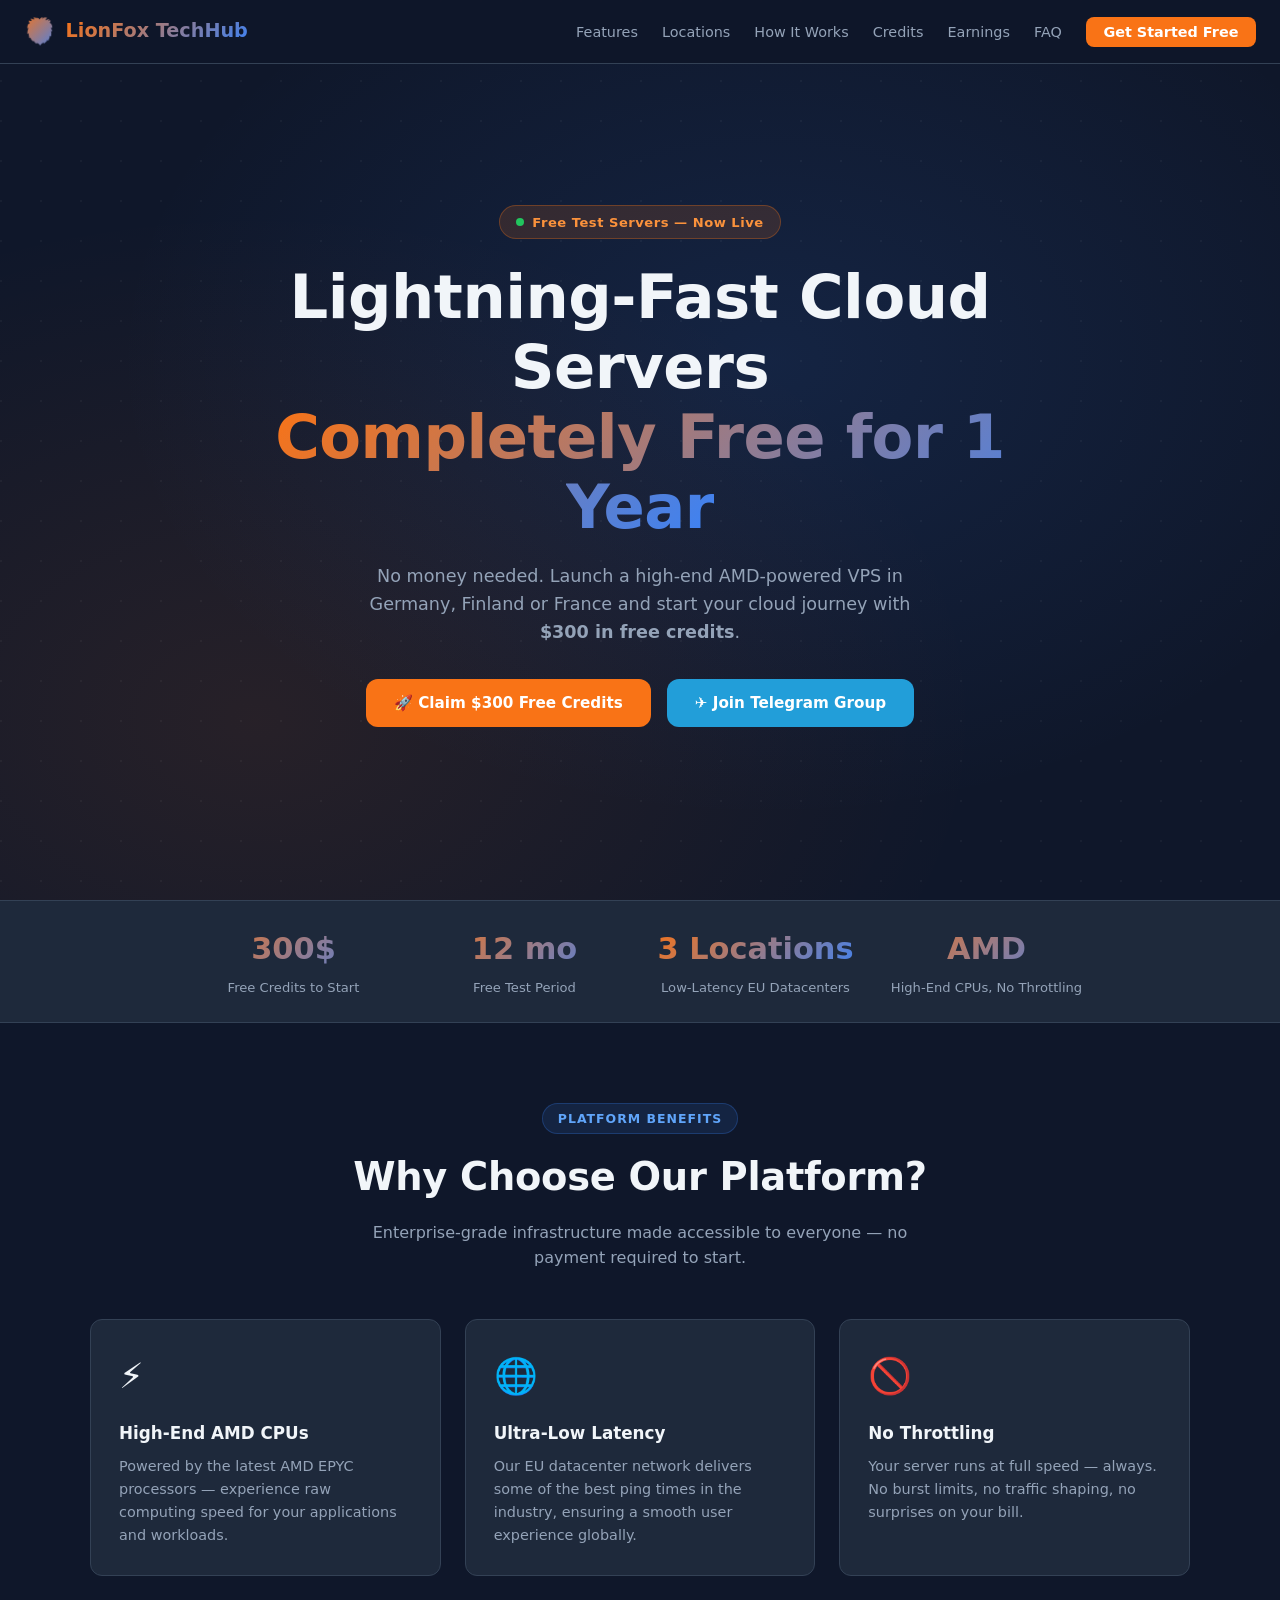
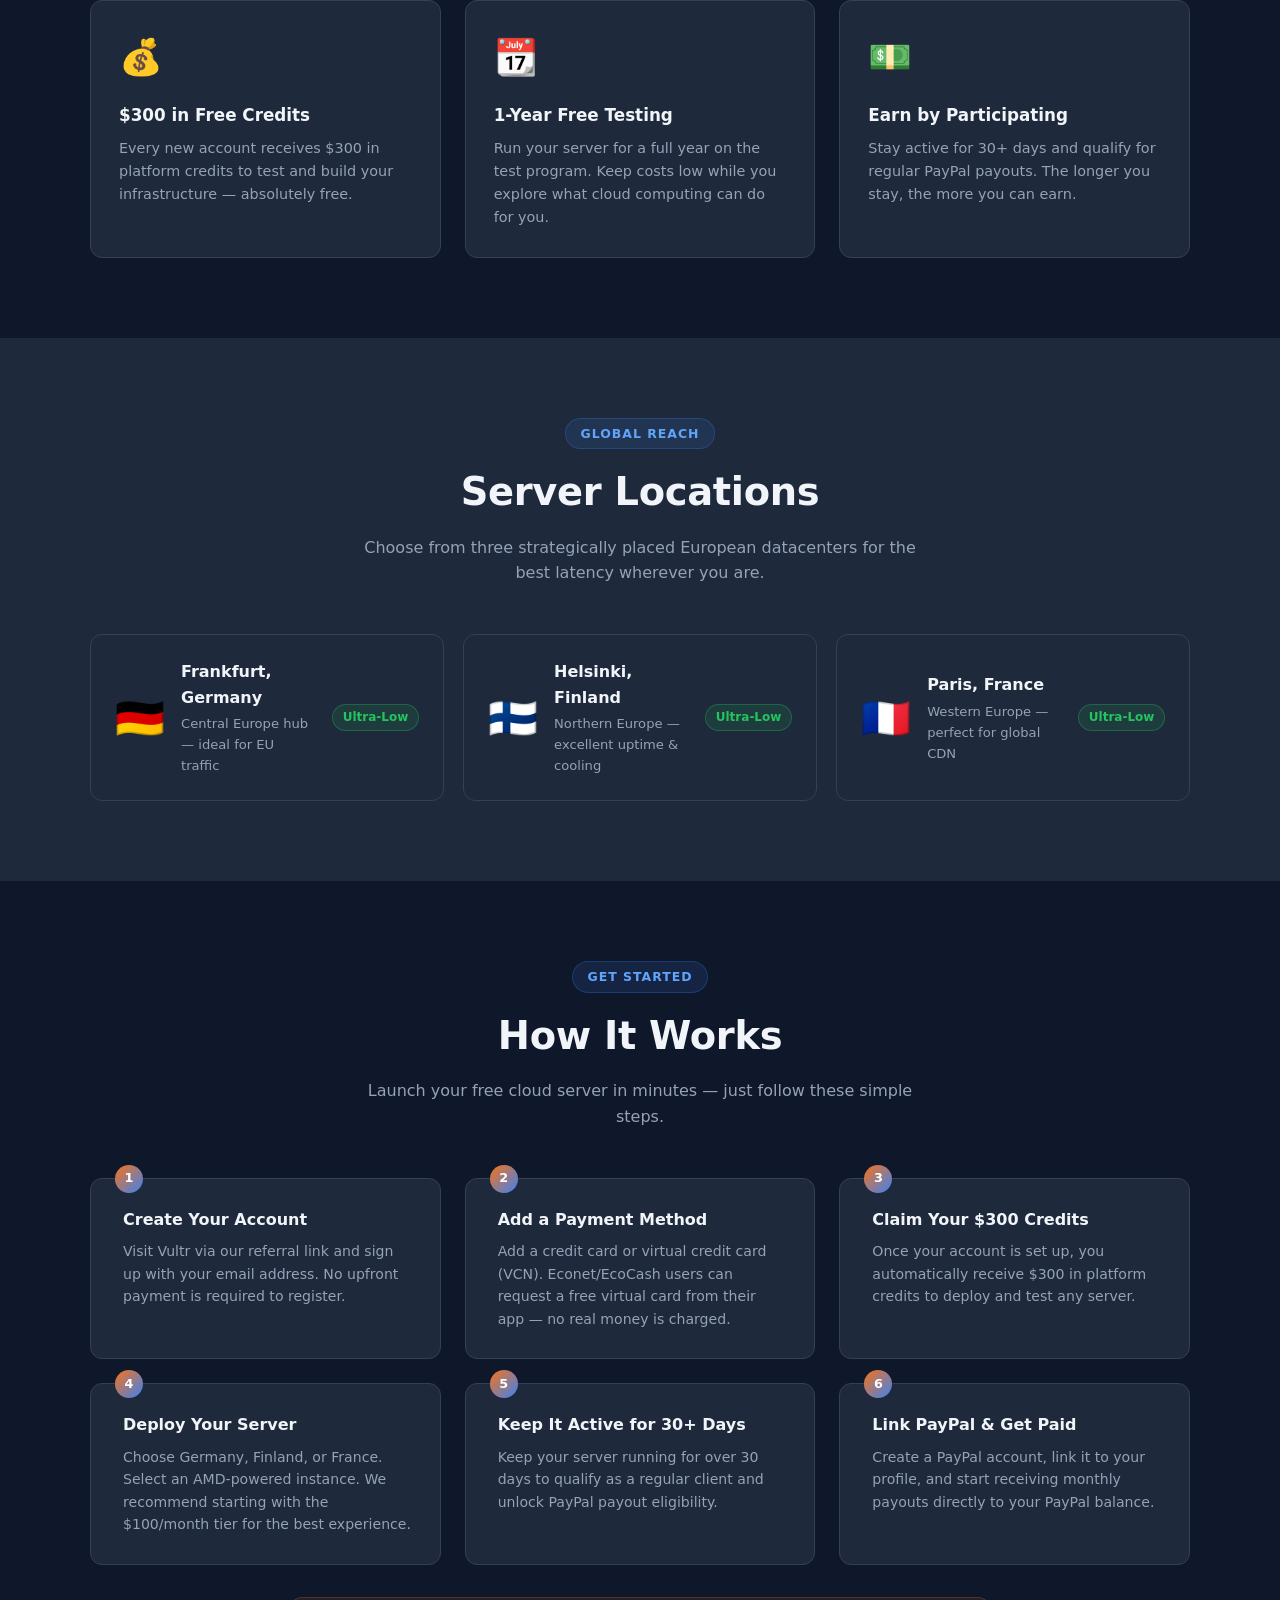
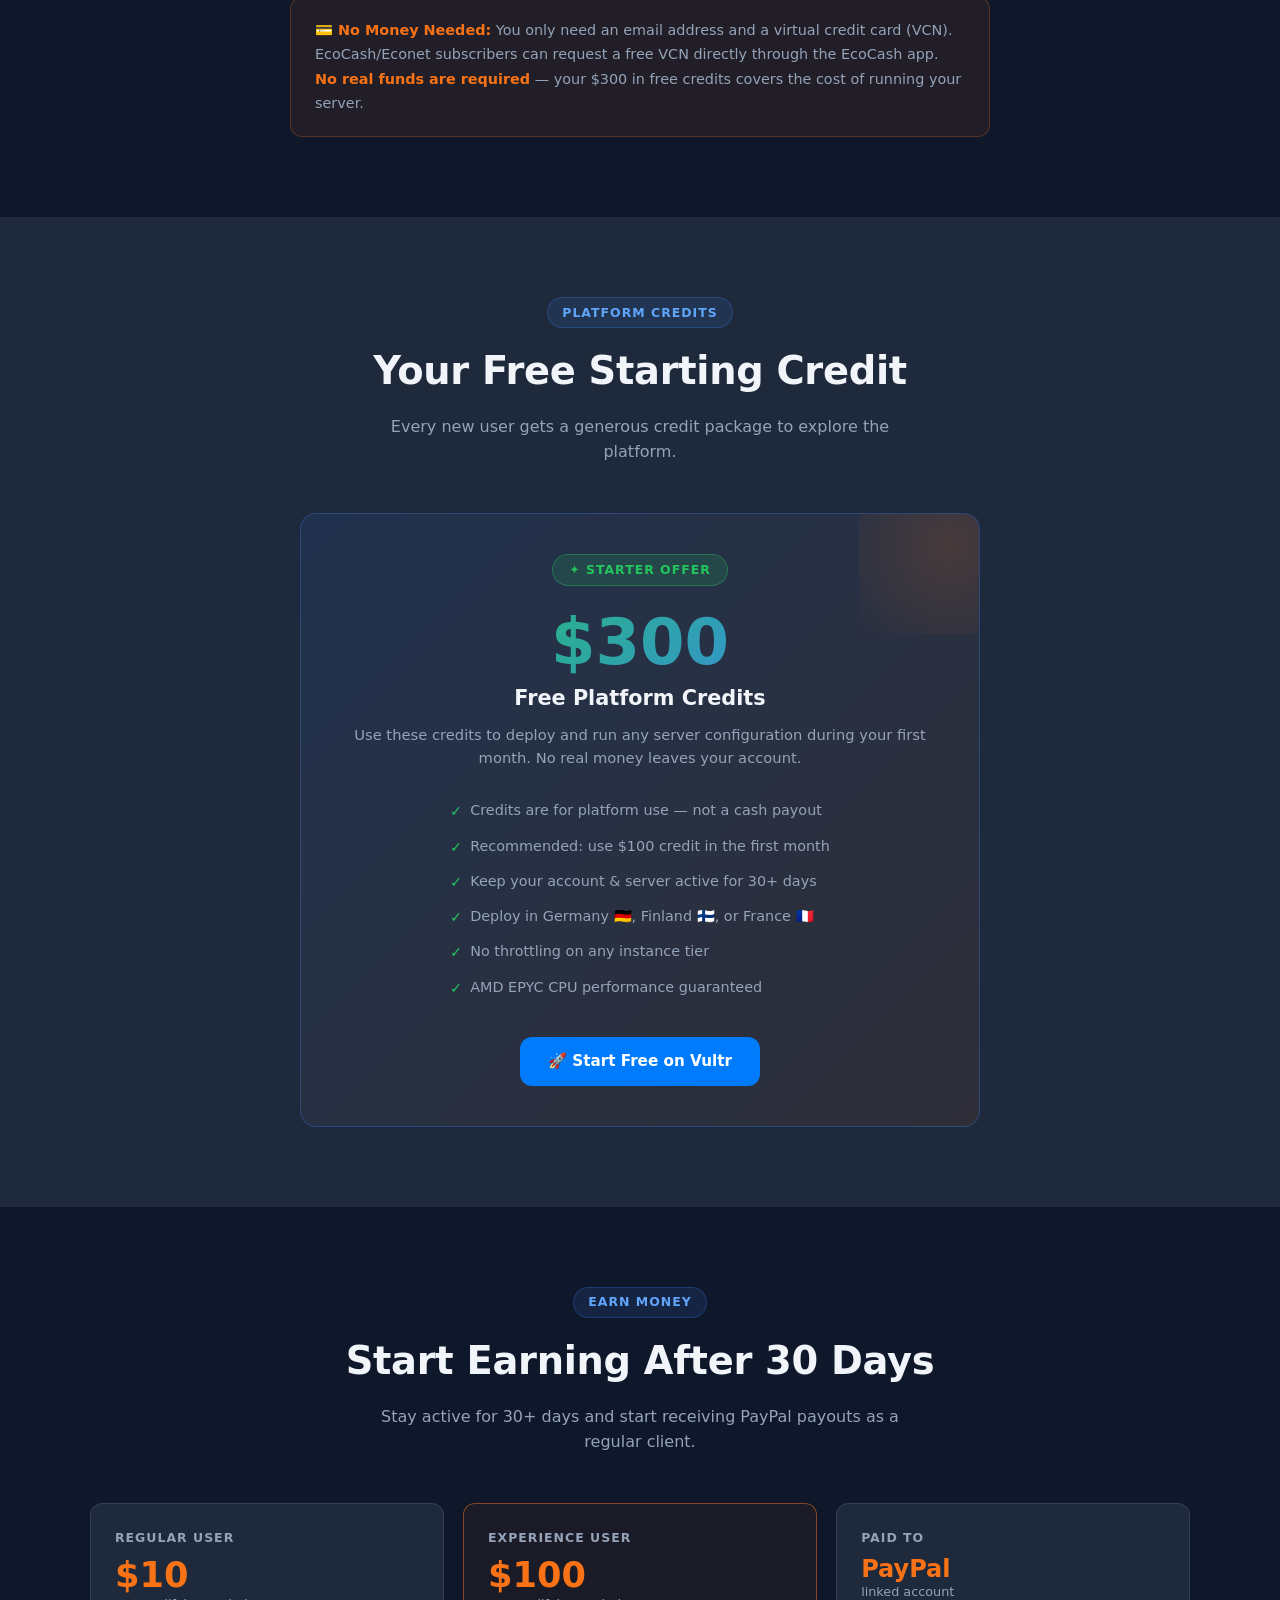
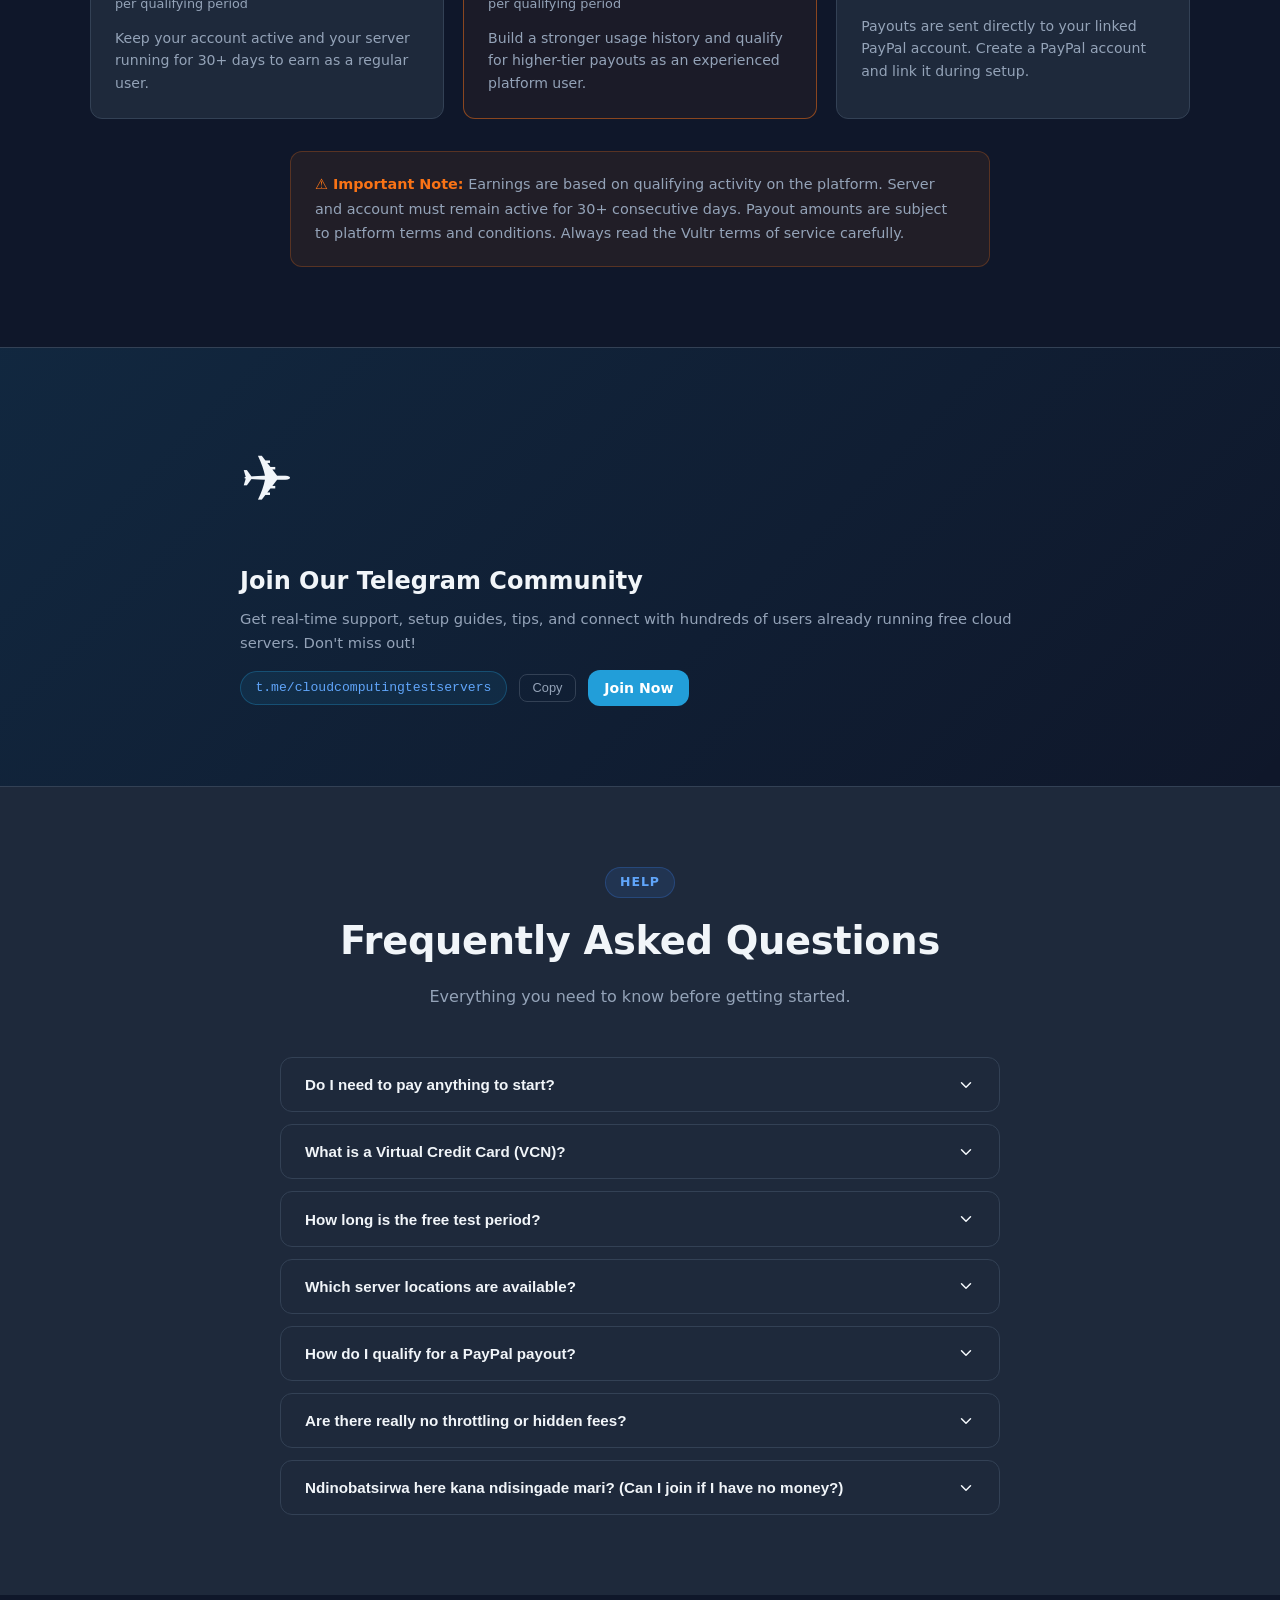
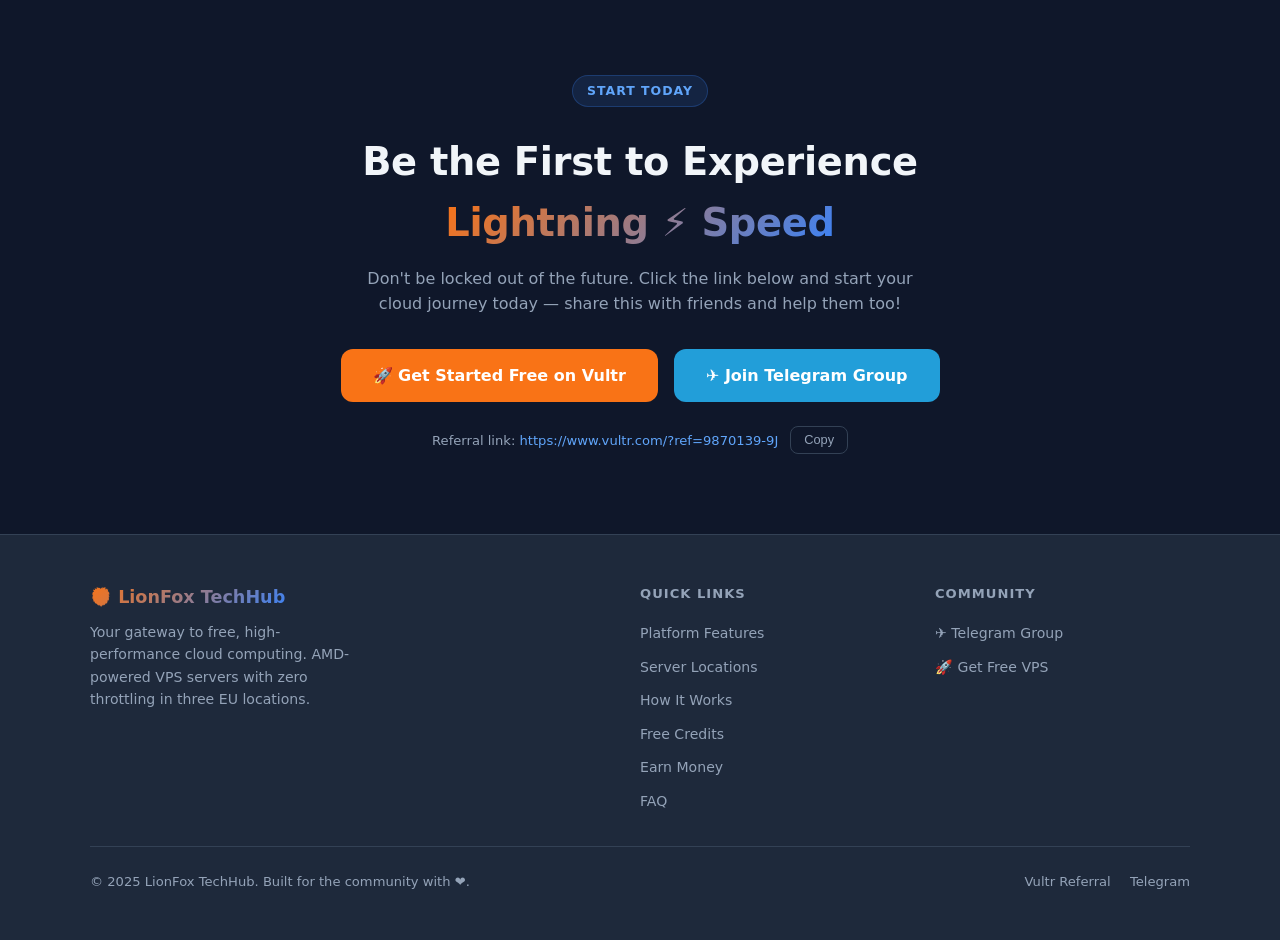
==== index.html @ 60986790 "Build LionFox TechHub – full static website with Cloudflare deployment config - index.html: landing " ====
<!DOCTYPE html>
<html lang="en">
<head>
  <meta charset="UTF-8" />
  <meta name="viewport" content="width=device-width, initial-scale=1.0" />
  <meta name="description" content="LionFox TechHub – Start your FREE high-performance VPS server. AMD CPUs, ultra-low latency, locations in Germany, Finland & France. Get $300 in credits to test our platform." />
  <meta name="keywords" content="free vps, free server, vultr, cloud server, AMD vps, test server, Germany server, Finland server, France server" />
  <meta property="og:title" content="LionFox TechHub – Free High-Performance Cloud Servers" />
  <meta property="og:description" content="Start a free VPS test server for 1 year. AMD CPUs, 3 EU locations, no throttling. Get $300 to begin!" />
  <meta property="og:type" content="website" />
  <title>LionFox TechHub – Free Cloud VPS Servers</title>
  <link rel="stylesheet" href="styles.css" />
</head>
<body>

  <!-- ===== NAVBAR ===== -->
  <nav class="navbar" aria-label="Main navigation">
    <a class="navbar-brand" href="#">
      <span class="logo-icon">🦁</span>
      <span>LionFox TechHub</span>
    </a>
    <ul class="navbar-links" id="navLinks">
      <li><a href="#features">Features</a></li>
      <li><a href="#locations">Locations</a></li>
      <li><a href="#how-it-works">How It Works</a></li>
      <li><a href="#offer">Credits</a></li>
      <li><a href="#earnings">Earnings</a></li>
      <li><a href="#faq">FAQ</a></li>
      <li>
        <a href="https://www.vultr.com/?ref=9870139-9J"
           target="_blank" rel="noopener noreferrer"
           class="btn-nav">Get Started Free</a>
      </li>
    </ul>
    <button class="hamburger" id="hamburger" aria-label="Open menu" aria-expanded="false">
      <span></span><span></span><span></span>
    </button>
  </nav>

  <!-- ===== HERO ===== -->
  <section class="hero" id="hero">
    <div class="hero-content">
      <div class="hero-badge">
        <span class="pulse"></span>
        Free Test Servers — Now Live
      </div>
      <h1>
        Lightning-Fast Cloud Servers<br/>
        <span class="highlight">Completely Free for 1 Year</span>
      </h1>
      <p class="hero-subtitle">
        No money needed. Launch a high-end AMD-powered VPS in Germany, Finland or France
        and start your cloud journey with <strong>$300 in free credits</strong>.
      </p>
      <div class="hero-cta">
        <a href="https://www.vultr.com/?ref=9870139-9J"
           target="_blank" rel="noopener noreferrer"
           class="btn btn-primary">
          🚀 Claim $300 Free Credits
        </a>
        <a href="https://t.me/cloudcomputingtestservers"
           target="_blank" rel="noopener noreferrer"
           class="btn btn-telegram">
          ✈️ Join Telegram Group
        </a>
      </div>
    </div>
  </section>

  <!-- ===== STATS ===== -->
  <div class="stats-bar">
    <div class="stats-grid">
      <div class="stat-item">
        <div class="stat-value" data-count="300" data-suffix="$">$0</div>
        <div class="stat-label">Free Credits to Start</div>
      </div>
      <div class="stat-item">
        <div class="stat-value" data-count="12" data-suffix=" mo">0 mo</div>
        <div class="stat-label">Free Test Period</div>
      </div>
      <div class="stat-item">
        <div class="stat-value" data-count="3" data-suffix=" Locations">0 Locations</div>
        <div class="stat-label">Low-Latency EU Datacenters</div>
      </div>
      <div class="stat-item">
        <div class="stat-value">AMD</div>
        <div class="stat-label">High-End CPUs, No Throttling</div>
      </div>
    </div>
  </div>

  <!-- ===== FEATURES ===== -->
  <section class="section" id="features">
    <div class="section-inner">
      <div class="section-header">
        <div class="section-tag">Platform Benefits</div>
        <h2 class="section-title">Why Choose Our Platform?</h2>
        <p class="section-desc">
          Enterprise-grade infrastructure made accessible to everyone — no payment required to start.
        </p>
      </div>
      <div class="cards-grid">
        <div class="card">
          <div class="card-icon">⚡</div>
          <h3>High-End AMD CPUs</h3>
          <p>Powered by the latest AMD EPYC processors — experience raw computing speed for your applications and workloads.</p>
        </div>
        <div class="card">
          <div class="card-icon">🌐</div>
          <h3>Ultra-Low Latency</h3>
          <p>Our EU datacenter network delivers some of the best ping times in the industry, ensuring a smooth user experience globally.</p>
        </div>
        <div class="card">
          <div class="card-icon">🚫</div>
          <h3>No Throttling</h3>
          <p>Your server runs at full speed — always. No burst limits, no traffic shaping, no surprises on your bill.</p>
        </div>
        <div class="card">
          <div class="card-icon">💰</div>
          <h3>$300 in Free Credits</h3>
          <p>Every new account receives $300 in platform credits to test and build your infrastructure — absolutely free.</p>
        </div>
        <div class="card">
          <div class="card-icon">📆</div>
          <h3>1-Year Free Testing</h3>
          <p>Run your server for a full year on the test program. Keep costs low while you explore what cloud computing can do for you.</p>
        </div>
        <div class="card">
          <div class="card-icon">💵</div>
          <h3>Earn by Participating</h3>
          <p>Stay active for 30+ days and qualify for regular PayPal payouts. The longer you stay, the more you can earn.</p>
        </div>
      </div>
    </div>
  </section>

  <!-- ===== LOCATIONS ===== -->
  <section class="section section-alt" id="locations">
    <div class="section-inner">
      <div class="section-header">
        <div class="section-tag">Global Reach</div>
        <h2 class="section-title">Server Locations</h2>
        <p class="section-desc">
          Choose from three strategically placed European datacenters for the best latency wherever you are.
        </p>
      </div>
      <div class="locations-grid">
        <div class="location-card">
          <div class="location-flag">🇩🇪</div>
          <div class="location-info">
            <h3>Frankfurt, Germany</h3>
            <p>Central Europe hub — ideal for EU traffic</p>
          </div>
          <span class="latency-badge">Ultra-Low</span>
        </div>
        <div class="location-card">
          <div class="location-flag">🇫🇮</div>
          <div class="location-info">
            <h3>Helsinki, Finland</h3>
            <p>Northern Europe — excellent uptime &amp; cooling</p>
          </div>
          <span class="latency-badge">Ultra-Low</span>
        </div>
        <div class="location-card">
          <div class="location-flag">🇫🇷</div>
          <div class="location-info">
            <h3>Paris, France</h3>
            <p>Western Europe — perfect for global CDN</p>
          </div>
          <span class="latency-badge">Ultra-Low</span>
        </div>
      </div>
    </div>
  </section>

  <!-- ===== HOW IT WORKS ===== -->
  <section class="section" id="how-it-works">
    <div class="section-inner">
      <div class="section-header">
        <div class="section-tag">Get Started</div>
        <h2 class="section-title">How It Works</h2>
        <p class="section-desc">
          Launch your free cloud server in minutes — just follow these simple steps.
        </p>
      </div>
      <div class="steps-list">
        <div class="step-card">
          <h3>Create Your Account</h3>
          <p>Visit Vultr via our referral link and sign up with your email address. No upfront payment is required to register.</p>
        </div>
        <div class="step-card">
          <h3>Add a Payment Method</h3>
          <p>Add a credit card or virtual credit card (VCN). Econet/EcoCash users can request a free virtual card from their app — no real money is charged.</p>
        </div>
        <div class="step-card">
          <h3>Claim Your $300 Credits</h3>
          <p>Once your account is set up, you automatically receive $300 in platform credits to deploy and test any server.</p>
        </div>
        <div class="step-card">
          <h3>Deploy Your Server</h3>
          <p>Choose Germany, Finland, or France. Select an AMD-powered instance. We recommend starting with the $100/month tier for the best experience.</p>
        </div>
        <div class="step-card">
          <h3>Keep It Active for 30+ Days</h3>
          <p>Keep your server running for over 30 days to qualify as a regular client and unlock PayPal payout eligibility.</p>
        </div>
        <div class="step-card">
          <h3>Link PayPal &amp; Get Paid</h3>
          <p>Create a PayPal account, link it to your profile, and start receiving monthly payouts directly to your PayPal balance.</p>
        </div>
      </div>

      <div class="notice-box">
        <strong>💳 No Money Needed:</strong> You only need an email address and a virtual credit card (VCN).
        EcoCash/Econet subscribers can request a free VCN directly through the EcoCash app.
        <strong>No real funds are required</strong> — your $300 in free credits covers the cost of running your server.
      </div>
    </div>
  </section>

  <!-- ===== OFFER ===== -->
  <section class="section section-alt" id="offer">
    <div class="section-inner">
      <div class="section-header">
        <div class="section-tag">Platform Credits</div>
        <h2 class="section-title">Your Free Starting Credit</h2>
        <p class="section-desc">
          Every new user gets a generous credit package to explore the platform.
        </p>
      </div>
      <div class="offer-card">
        <div class="offer-badge">✦ Starter Offer</div>
        <div class="offer-amount">$300</div>
        <h3>Free Platform Credits</h3>
        <p>Use these credits to deploy and run any server configuration during your first month. No real money leaves your account.</p>
        <ul class="offer-notes">
          <li>Credits are for platform use — not a cash payout</li>
          <li>Recommended: use $100 credit in the first month</li>
          <li>Keep your account &amp; server active for 30+ days</li>
          <li>Deploy in Germany 🇩🇪, Finland 🇫🇮, or France 🇫🇷</li>
          <li>No throttling on any instance tier</li>
          <li>AMD EPYC CPU performance guaranteed</li>
        </ul>
        <a href="https://www.vultr.com/?ref=9870139-9J"
           target="_blank" rel="noopener noreferrer"
           class="btn btn-vultr">
          🚀 Start Free on Vultr
        </a>
      </div>
    </div>
  </section>

  <!-- ===== EARNINGS ===== -->
  <section class="section" id="earnings">
    <div class="section-inner">
      <div class="section-header">
        <div class="section-tag">Earn Money</div>
        <h2 class="section-title">Start Earning After 30 Days</h2>
        <p class="section-desc">
          Stay active for 30+ days and start receiving PayPal payouts as a regular client.
        </p>
      </div>
      <div class="earnings-grid">
        <div class="earnings-card">
          <div class="earnings-label">Regular User</div>
          <div class="earnings-amount">$10</div>
          <div class="earnings-period">per qualifying period</div>
          <p class="earnings-desc">Keep your account active and your server running for 30+ days to earn as a regular user.</p>
        </div>
        <div class="earnings-card featured">
          <div class="earnings-label">Experience User</div>
          <div class="earnings-amount">$100</div>
          <div class="earnings-period">per qualifying period</div>
          <p class="earnings-desc">Build a stronger usage history and qualify for higher-tier payouts as an experienced platform user.</p>
        </div>
        <div class="earnings-card">
          <div class="earnings-label">Paid to</div>
          <div class="earnings-amount earnings-amount--sm">PayPal</div>
          <div class="earnings-period">linked account</div>
          <p class="earnings-desc">Payouts are sent directly to your linked PayPal account. Create a PayPal account and link it during setup.</p>
        </div>
      </div>
      <div class="notice-box">
        <strong>⚠️ Important Note:</strong> Earnings are based on qualifying activity on the platform.
        Server and account must remain active for 30+ consecutive days. Payout amounts are subject to
        platform terms and conditions. Always read the Vultr terms of service carefully.
      </div>
    </div>
  </section>

  <!-- ===== TELEGRAM ===== -->
  <section class="section telegram-section" id="community">
    <div class="section-inner">
      <div class="telegram-cta">
        <div class="telegram-icon">✈️</div>
        <div class="telegram-text">
          <h2>Join Our Telegram Community</h2>
          <p>
            Get real-time support, setup guides, tips, and connect with hundreds of users
            already running free cloud servers. Don't miss out!
          </p>
          <div class="telegram-link-box">
            <span class="link-pill">t.me/cloudcomputingtestservers</span>
            <button class="copy-btn" onclick="copyLink('https://t.me/cloudcomputingtestservers', this)">Copy</button>
            <a href="https://t.me/cloudcomputingtestservers"
               target="_blank" rel="noopener noreferrer"
               class="btn btn-telegram btn-sm">
              Join Now
            </a>
          </div>
        </div>
      </div>
    </div>
  </section>

  <!-- ===== FAQ ===== -->
  <section class="section section-alt" id="faq">
    <div class="section-inner">
      <div class="section-header">
        <div class="section-tag">Help</div>
        <h2 class="section-title">Frequently Asked Questions</h2>
        <p class="section-desc">Everything you need to know before getting started.</p>
      </div>
      <div class="faq-list">

        <div class="faq-item">
          <button class="faq-question" aria-expanded="false">
            Do I need to pay anything to start?
            <svg class="chevron" width="18" height="18" viewBox="0 0 24 24" fill="none" stroke="currentColor" stroke-width="2" stroke-linecap="round" stroke-linejoin="round"><polyline points="6 9 12 15 18 9"/></svg>
          </button>
          <div class="faq-answer" role="region">
            <div class="faq-answer-inner">
              No money is required. You need an email address and a virtual credit card (VCN) to verify your account.
              The $300 in free credits covers all server costs during testing. EcoCash/Econet users can get a free
              VCN through the EcoCash app without loading any funds.
            </div>
          </div>
        </div>

        <div class="faq-item">
          <button class="faq-question" aria-expanded="false">
            What is a Virtual Credit Card (VCN)?
            <svg class="chevron" width="18" height="18" viewBox="0 0 24 24" fill="none" stroke="currentColor" stroke-width="2" stroke-linecap="round" stroke-linejoin="round"><polyline points="6 9 12 15 18 9"/></svg>
          </button>
          <div class="faq-answer" role="region">
            <div class="faq-answer-inner">
              A Virtual Credit Card (VCN) is a digital card number linked to your mobile money account (e.g. EcoCash).
              It can be used for online transactions without exposing your actual bank details.
              Econet EcoCash subscribers can request a VCN directly from the EcoCash app — no money needs to be loaded.
            </div>
          </div>
        </div>

        <div class="faq-item">
          <button class="faq-question" aria-expanded="false">
            How long is the free test period?
            <svg class="chevron" width="18" height="18" viewBox="0 0 24 24" fill="none" stroke="currentColor" stroke-width="2" stroke-linecap="round" stroke-linejoin="round"><polyline points="6 9 12 15 18 9"/></svg>
          </button>
          <div class="faq-answer" role="region">
            <div class="faq-answer-inner">
              The free test server instances run for up to 1 year. Your $300 in starter credits is designed to
              cover the initial months. We recommend using around $100 in credits during your first month for
              the best test experience.
            </div>
          </div>
        </div>

        <div class="faq-item">
          <button class="faq-question" aria-expanded="false">
            Which server locations are available?
            <svg class="chevron" width="18" height="18" viewBox="0 0 24 24" fill="none" stroke="currentColor" stroke-width="2" stroke-linecap="round" stroke-linejoin="round"><polyline points="6 9 12 15 18 9"/></svg>
          </button>
          <div class="faq-answer" role="region">
            <div class="faq-answer-inner">
              You can choose from three European locations: <strong>Frankfurt, Germany 🇩🇪</strong>,
              <strong>Helsinki, Finland 🇫🇮</strong>, and <strong>Paris, France 🇫🇷</strong>.
              All locations offer ultra-low latency and AMD-powered hardware with no throttling.
            </div>
          </div>
        </div>

        <div class="faq-item">
          <button class="faq-question" aria-expanded="false">
            How do I qualify for a PayPal payout?
            <svg class="chevron" width="18" height="18" viewBox="0 0 24 24" fill="none" stroke="currentColor" stroke-width="2" stroke-linecap="round" stroke-linejoin="round"><polyline points="6 9 12 15 18 9"/></svg>
          </button>
          <div class="faq-answer" role="region">
            <div class="faq-answer-inner">
              Keep your account and deployed server active for 30 or more consecutive days. Once you qualify as a
              regular client, you can earn $10 per period. Experience users can earn up to $100 per period.
              Create a PayPal account and link it to your profile to receive payments.
            </div>
          </div>
        </div>

        <div class="faq-item">
          <button class="faq-question" aria-expanded="false">
            Are there really no throttling or hidden fees?
            <svg class="chevron" width="18" height="18" viewBox="0 0 24 24" fill="none" stroke="currentColor" stroke-width="2" stroke-linecap="round" stroke-linejoin="round"><polyline points="6 9 12 15 18 9"/></svg>
          </button>
          <div class="faq-answer" role="region">
            <div class="faq-answer-inner">
              Correct — no throttling on any tier. Your allocated CPU, RAM, and bandwidth run at full speed.
              Your $300 in credits covers the platform cost. Always review Vultr's official terms of service
              for the most up-to-date billing policies.
            </div>
          </div>
        </div>

        <div class="faq-item">
          <button class="faq-question" aria-expanded="false">
            Ndinobatsirwa here kana ndisingade mari? (Can I join if I have no money?)
            <svg class="chevron" width="18" height="18" viewBox="0 0 24 24" fill="none" stroke="currentColor" stroke-width="2" stroke-linecap="round" stroke-linejoin="round"><polyline points="6 9 12 15 18 9"/></svg>
          </button>
          <div class="faq-answer" role="region">
            <div class="faq-answer-inner">
              <strong>Hongu!</strong> (Yes!) — Zvamuchaita hapana kana cent rako rawucha shandisa.
              You do not need to spend any money. Simply register with your email, get a free VCN via EcoCash,
              and use your $300 in platform credits to start your server journey.
              Come as you are and enjoy the lightning ⚡ speed!
            </div>
          </div>
        </div>

      </div>
    </div>
  </section>

  <!-- ===== FINAL CTA ===== -->
  <section class="section section-cta-final" id="cta-final">
    <div class="section-inner">
      <div class="section-tag">Start Today</div>
      <h2 class="section-title section-title--top-gap">
        Be the First to Experience<br/>
        <span class="gradient-text">
          Lightning ⚡ Speed
        </span>
      </h2>
      <p class="section-desc section-desc--bottom-gap">
        Don't be locked out of the future. Click the link below and start your cloud journey today —
        share this with friends and help them too!
      </p>
      <div class="cta-btn-row">
        <a href="https://www.vultr.com/?ref=9870139-9J"
           target="_blank" rel="noopener noreferrer"
           class="btn btn-primary btn-lg">
          🚀 Get Started Free on Vultr
        </a>
        <a href="https://t.me/cloudcomputingtestservers"
           target="_blank" rel="noopener noreferrer"
           class="btn btn-telegram btn-lg">
          ✈️ Join Telegram Group
        </a>
      </div>
      <p class="referral-note">
        Referral link:
        <a href="https://www.vultr.com/?ref=9870139-9J"
           target="_blank" rel="noopener noreferrer"
           class="referral-link">
          https://www.vultr.com/?ref=9870139-9J
        </a>
        <button class="copy-btn copy-btn--inline"
                onclick="copyLink('https://www.vultr.com/?ref=9870139-9J', this)">Copy</button>
      </p>
    </div>
  </section>

  <!-- ===== FOOTER ===== -->
  <footer class="footer">
    <div class="footer-inner">
      <div class="footer-top">
        <div class="footer-brand">
          <div class="brand-name">🦁 LionFox TechHub</div>
          <p>Your gateway to free, high-performance cloud computing. AMD-powered VPS servers with zero throttling in three EU locations.</p>
        </div>
        <div class="footer-col">
          <h4>Quick Links</h4>
          <ul>
            <li><a href="#features">Platform Features</a></li>
            <li><a href="#locations">Server Locations</a></li>
            <li><a href="#how-it-works">How It Works</a></li>
            <li><a href="#offer">Free Credits</a></li>
            <li><a href="#earnings">Earn Money</a></li>
            <li><a href="#faq">FAQ</a></li>
          </ul>
        </div>
        <div class="footer-col">
          <h4>Community</h4>
          <ul>
            <li>
              <a href="https://t.me/cloudcomputingtestservers"
                 target="_blank" rel="noopener noreferrer">
                ✈️ Telegram Group
              </a>
            </li>
            <li>
              <a href="https://www.vultr.com/?ref=9870139-9J"
                 target="_blank" rel="noopener noreferrer">
                🚀 Get Free VPS
              </a>
            </li>
          </ul>
        </div>
      </div>
      <div class="footer-bottom">
        <p>© 2025 LionFox TechHub. Built for the community with ❤️.</p>
        <div class="footer-bottom-links">
          <a href="https://www.vultr.com/?ref=9870139-9J" target="_blank" rel="noopener noreferrer">Vultr Referral</a>
          <a href="https://t.me/cloudcomputingtestservers" target="_blank" rel="noopener noreferrer">Telegram</a>
        </div>
      </div>
    </div>
  </footer>

  <!-- ===== TOAST ===== -->
  <div class="toast" id="toast" aria-live="polite"></div>

  <script src="script.js"></script>
</body>
</html>
---- styles.css ----
/* ===== RESET & BASE ===== */
*, *::before, *::after {
  box-sizing: border-box;
  margin: 0;
  padding: 0;
}

:root {
  --primary: #0f172a;
  --secondary: #1e293b;
  --accent: #f97316;
  --accent-light: #fb923c;
  --blue: #3b82f6;
  --blue-light: #60a5fa;
  --green: #22c55e;
  --text: #f1f5f9;
  --text-muted: #94a3b8;
  --border: #334155;
  --card-bg: #1e293b;
  --telegram: #229ED9;
  --vultr: #007BFC;
  --radius: 12px;
  --shadow: 0 4px 24px rgba(0,0,0,0.4);
}

html {
  scroll-behavior: smooth;
}

body {
  font-family: 'Segoe UI', system-ui, -apple-system, sans-serif;
  background: var(--primary);
  color: var(--text);
  line-height: 1.6;
  overflow-x: hidden;
}

a {
  color: var(--accent);
  text-decoration: none;
  transition: color 0.2s;
}

a:hover {
  color: var(--accent-light);
}

/* ===== NAVBAR ===== */
.navbar {
  position: fixed;
  top: 0;
  left: 0;
  right: 0;
  z-index: 100;
  background: rgba(15,23,42,0.95);
  backdrop-filter: blur(12px);
  border-bottom: 1px solid var(--border);
  padding: 0 1.5rem;
  height: 64px;
  display: flex;
  align-items: center;
  justify-content: space-between;
}

.navbar-brand {
  display: flex;
  align-items: center;
  gap: 0.6rem;
  font-size: 1.2rem;
  font-weight: 700;
  color: var(--text);
}

.navbar-brand .logo-icon {
  font-size: 1.6rem;
}

.navbar-brand span {
  background: linear-gradient(135deg, var(--accent), var(--blue));
  -webkit-background-clip: text;
  -webkit-text-fill-color: transparent;
  background-clip: text;
}

.navbar-links {
  display: flex;
  align-items: center;
  gap: 1.5rem;
  list-style: none;
}

.navbar-links a {
  color: var(--text-muted);
  font-size: 0.9rem;
  font-weight: 500;
  transition: color 0.2s;
}

.navbar-links a:hover {
  color: var(--text);
}

.btn-nav {
  background: var(--accent);
  color: #fff !important;
  padding: 0.45rem 1.1rem;
  border-radius: 8px;
  font-weight: 600 !important;
  transition: background 0.2s, transform 0.1s !important;
}

.btn-nav:hover {
  background: var(--accent-light) !important;
  transform: translateY(-1px);
}

.hamburger {
  display: none;
  flex-direction: column;
  gap: 5px;
  cursor: pointer;
  background: none;
  border: none;
  padding: 4px;
}

.hamburger span {
  width: 24px;
  height: 2px;
  background: var(--text);
  border-radius: 2px;
  transition: 0.3s;
}

/* ===== HERO ===== */
.hero {
  min-height: 100vh;
  display: flex;
  align-items: center;
  justify-content: center;
  text-align: center;
  padding: 6rem 1.5rem 4rem;
  background: radial-gradient(ellipse at 60% 40%, rgba(59,130,246,0.12) 0%, transparent 60%),
              radial-gradient(ellipse at 20% 80%, rgba(249,115,22,0.1) 0%, transparent 50%),
              var(--primary);
  position: relative;
  overflow: hidden;
}

.hero::before {
  content: '';
  position: absolute;
  inset: 0;
  background-image:
    radial-gradient(circle at 1px 1px, rgba(255,255,255,0.04) 1px, transparent 0);
  background-size: 40px 40px;
  pointer-events: none;
}

.hero-content {
  max-width: 780px;
  position: relative;
}

.hero-badge {
  display: inline-flex;
  align-items: center;
  gap: 0.5rem;
  background: rgba(249,115,22,0.15);
  border: 1px solid rgba(249,115,22,0.3);
  color: var(--accent-light);
  padding: 0.35rem 1rem;
  border-radius: 50px;
  font-size: 0.82rem;
  font-weight: 600;
  margin-bottom: 1.5rem;
  letter-spacing: 0.5px;
}

.hero-badge .pulse {
  width: 8px;
  height: 8px;
  background: var(--green);
  border-radius: 50%;
  animation: pulse 1.5s infinite;
}

@keyframes pulse {
  0%, 100% { opacity: 1; transform: scale(1); }
  50% { opacity: 0.5; transform: scale(1.3); }
}

.hero h1 {
  font-size: clamp(2.2rem, 5vw, 3.8rem);
  font-weight: 800;
  line-height: 1.15;
  margin-bottom: 1.2rem;
  letter-spacing: -0.5px;
}

.hero h1 .highlight {
  background: linear-gradient(135deg, var(--accent), var(--blue));
  -webkit-background-clip: text;
  -webkit-text-fill-color: transparent;
  background-clip: text;
}

.hero-subtitle {
  font-size: 1.1rem;
  color: var(--text-muted);
  max-width: 580px;
  margin: 0 auto 2rem;
}

.hero-cta {
  display: flex;
  gap: 1rem;
  justify-content: center;
  flex-wrap: wrap;
}

/* ===== BUTTONS ===== */
.btn {
  display: inline-flex;
  align-items: center;
  gap: 0.5rem;
  padding: 0.75rem 1.75rem;
  border-radius: var(--radius);
  font-weight: 600;
  font-size: 0.95rem;
  cursor: pointer;
  border: none;
  transition: all 0.2s;
  text-decoration: none;
}

.btn-primary {
  background: var(--accent);
  color: #fff;
}

.btn-primary:hover {
  background: var(--accent-light);
  color: #fff;
  transform: translateY(-2px);
  box-shadow: 0 8px 24px rgba(249,115,22,0.35);
}

.btn-telegram {
  background: var(--telegram);
  color: #fff;
}

.btn-telegram:hover {
  background: #1a8bbf;
  color: #fff;
  transform: translateY(-2px);
  box-shadow: 0 8px 24px rgba(34,158,217,0.35);
}

.btn-outline {
  background: transparent;
  color: var(--text);
  border: 1px solid var(--border);
}

.btn-outline:hover {
  background: var(--secondary);
  color: var(--text);
  transform: translateY(-2px);
}

.btn-vultr {
  background: var(--vultr);
  color: #fff;
}

.btn-vultr:hover {
  background: #0062cc;
  color: #fff;
  transform: translateY(-2px);
  box-shadow: 0 8px 24px rgba(0,123,252,0.35);
}

/* ===== SECTION ===== */
.section {
  padding: 5rem 1.5rem;
}

.section-inner {
  max-width: 1100px;
  margin: 0 auto;
}

.section-header {
  text-align: center;
  margin-bottom: 3rem;
}

.section-tag {
  display: inline-block;
  background: rgba(59,130,246,0.12);
  border: 1px solid rgba(59,130,246,0.25);
  color: var(--blue-light);
  padding: 0.3rem 0.9rem;
  border-radius: 50px;
  font-size: 0.78rem;
  font-weight: 600;
  letter-spacing: 1px;
  text-transform: uppercase;
  margin-bottom: 0.75rem;
}

.section-title {
  font-size: clamp(1.6rem, 3.5vw, 2.4rem);
  font-weight: 700;
  margin-bottom: 0.75rem;
  letter-spacing: -0.3px;
}

.section-desc {
  color: var(--text-muted);
  font-size: 1rem;
  max-width: 560px;
  margin: 0 auto;
}

/* ===== STATS BAR ===== */
.stats-bar {
  background: var(--secondary);
  border-top: 1px solid var(--border);
  border-bottom: 1px solid var(--border);
  padding: 1.5rem;
}

.stats-grid {
  max-width: 900px;
  margin: 0 auto;
  display: grid;
  grid-template-columns: repeat(auto-fit, minmax(160px, 1fr));
  gap: 1.5rem;
  text-align: center;
}

.stat-item .stat-value {
  font-size: 1.9rem;
  font-weight: 800;
  background: linear-gradient(135deg, var(--accent), var(--blue));
  -webkit-background-clip: text;
  -webkit-text-fill-color: transparent;
  background-clip: text;
}

.stat-item .stat-label {
  font-size: 0.82rem;
  color: var(--text-muted);
  margin-top: 0.2rem;
}

/* ===== FEATURES / CARDS ===== */
.cards-grid {
  display: grid;
  grid-template-columns: repeat(auto-fit, minmax(300px, 1fr));
  gap: 1.5rem;
}

.card {
  background: var(--card-bg);
  border: 1px solid var(--border);
  border-radius: var(--radius);
  padding: 1.75rem;
  transition: border-color 0.2s, transform 0.2s, box-shadow 0.2s;
}

.card:hover {
  border-color: rgba(249,115,22,0.4);
  transform: translateY(-4px);
  box-shadow: var(--shadow);
}

.card-icon {
  font-size: 2.2rem;
  margin-bottom: 1rem;
}

.card h3 {
  font-size: 1.05rem;
  font-weight: 700;
  margin-bottom: 0.5rem;
}

.card p {
  font-size: 0.9rem;
  color: var(--text-muted);
  line-height: 1.6;
}

/* ===== LOCATIONS ===== */
.locations-grid {
  display: grid;
  grid-template-columns: repeat(auto-fit, minmax(240px, 1fr));
  gap: 1.2rem;
}

.location-card {
  background: var(--card-bg);
  border: 1px solid var(--border);
  border-radius: var(--radius);
  padding: 1.5rem;
  display: flex;
  align-items: center;
  gap: 1rem;
  transition: border-color 0.2s, transform 0.2s;
}

.location-card:hover {
  border-color: rgba(59,130,246,0.4);
  transform: translateY(-3px);
}

.location-flag {
  font-size: 2.5rem;
  line-height: 1;
}

.location-info h3 {
  font-size: 1rem;
  font-weight: 700;
  margin-bottom: 0.2rem;
}

.location-info p {
  font-size: 0.82rem;
  color: var(--text-muted);
}

.latency-badge {
  margin-left: auto;
  background: rgba(34,197,94,0.12);
  border: 1px solid rgba(34,197,94,0.3);
  color: var(--green);
  padding: 0.2rem 0.6rem;
  border-radius: 50px;
  font-size: 0.75rem;
  font-weight: 600;
  white-space: nowrap;
}

/* ===== STEPS ===== */
.steps-list {
  display: grid;
  grid-template-columns: repeat(auto-fit, minmax(260px, 1fr));
  gap: 1.5rem;
  counter-reset: steps;
}

.step-card {
  background: var(--card-bg);
  border: 1px solid var(--border);
  border-radius: var(--radius);
  padding: 1.75rem 1.75rem 1.75rem 2rem;
  position: relative;
  counter-increment: steps;
  transition: border-color 0.2s, transform 0.2s;
}

.step-card::before {
  content: counter(steps);
  position: absolute;
  top: -14px;
  left: 1.5rem;
  background: linear-gradient(135deg, var(--accent), var(--blue));
  color: #fff;
  width: 28px;
  height: 28px;
  border-radius: 50%;
  display: flex;
  align-items: center;
  justify-content: center;
  font-size: 0.8rem;
  font-weight: 700;
}

.step-card:hover {
  border-color: rgba(249,115,22,0.4);
  transform: translateY(-3px);
}

.step-card h3 {
  font-size: 1rem;
  font-weight: 700;
  margin-bottom: 0.5rem;
}

.step-card p {
  font-size: 0.88rem;
  color: var(--text-muted);
}

/* ===== PRICING / OFFER ===== */
.offer-card {
  max-width: 680px;
  margin: 0 auto;
  background: linear-gradient(135deg, rgba(59,130,246,0.1), rgba(249,115,22,0.08));
  border: 1px solid rgba(59,130,246,0.3);
  border-radius: 16px;
  padding: 2.5rem;
  text-align: center;
  position: relative;
  overflow: hidden;
}

.offer-card::before {
  content: '';
  position: absolute;
  top: -60px;
  right: -60px;
  width: 180px;
  height: 180px;
  background: radial-gradient(circle, rgba(249,115,22,0.15), transparent);
  pointer-events: none;
}

.offer-badge {
  display: inline-block;
  background: rgba(34,197,94,0.15);
  border: 1px solid rgba(34,197,94,0.35);
  color: var(--green);
  padding: 0.3rem 1rem;
  border-radius: 50px;
  font-size: 0.78rem;
  font-weight: 700;
  letter-spacing: 1px;
  text-transform: uppercase;
  margin-bottom: 1rem;
}

.offer-amount {
  font-size: 4rem;
  font-weight: 900;
  line-height: 1;
  background: linear-gradient(135deg, var(--green), var(--blue));
  -webkit-background-clip: text;
  -webkit-text-fill-color: transparent;
  background-clip: text;
  margin: 0.5rem 0;
}

.offer-card h3 {
  font-size: 1.3rem;
  font-weight: 700;
  margin-bottom: 0.5rem;
}

.offer-card p {
  color: var(--text-muted);
  font-size: 0.92rem;
  margin-bottom: 1.5rem;
}

.offer-notes {
  list-style: none;
  text-align: left;
  margin-bottom: 2rem;
  display: inline-block;
}

.offer-notes li {
  font-size: 0.9rem;
  color: var(--text-muted);
  padding: 0.35rem 0;
  display: flex;
  align-items: flex-start;
  gap: 0.5rem;
}

.offer-notes li::before {
  content: '✓';
  color: var(--green);
  font-weight: 700;
  flex-shrink: 0;
  margin-top: 1px;
}

/* ===== EARNINGS ===== */
.earnings-grid {
  display: grid;
  grid-template-columns: repeat(auto-fit, minmax(260px, 1fr));
  gap: 1.2rem;
}

.earnings-card {
  background: var(--card-bg);
  border: 1px solid var(--border);
  border-radius: var(--radius);
  padding: 1.5rem;
  position: relative;
}

.earnings-card.featured {
  border-color: rgba(249,115,22,0.5);
  background: rgba(249,115,22,0.05);
}

.earnings-label {
  font-size: 0.78rem;
  text-transform: uppercase;
  letter-spacing: 1px;
  color: var(--text-muted);
  font-weight: 600;
  margin-bottom: 0.5rem;
}

.earnings-amount {
  font-size: 2.2rem;
  font-weight: 800;
  color: var(--accent);
  line-height: 1.1;
}

.earnings-period {
  font-size: 0.8rem;
  color: var(--text-muted);
  margin-bottom: 0.75rem;
}

.earnings-desc {
  font-size: 0.88rem;
  color: var(--text-muted);
}

/* ===== TELEGRAM CTA ===== */
.telegram-section {
  background: linear-gradient(135deg, rgba(34,158,217,0.12), rgba(15,23,42,0));
  border-top: 1px solid var(--border);
  border-bottom: 1px solid var(--border);
}

.telegram-cta {
  display: flex;
  align-items: center;
  gap: 2rem;
  max-width: 800px;
  margin: 0 auto;
  flex-wrap: wrap;
}

.telegram-icon {
  font-size: 4rem;
  flex-shrink: 0;
}

.telegram-text h2 {
  font-size: 1.5rem;
  font-weight: 700;
  margin-bottom: 0.4rem;
}

.telegram-text p {
  color: var(--text-muted);
  font-size: 0.92rem;
  margin-bottom: 1rem;
}

.telegram-link-box {
  display: flex;
  align-items: center;
  gap: 0.75rem;
  flex-wrap: wrap;
}

.link-pill {
  background: rgba(34,158,217,0.1);
  border: 1px solid rgba(34,158,217,0.3);
  color: var(--blue-light);
  padding: 0.35rem 0.9rem;
  border-radius: 50px;
  font-size: 0.82rem;
  font-family: monospace;
}

.copy-btn {
  background: none;
  border: 1px solid var(--border);
  color: var(--text-muted);
  padding: 0.35rem 0.8rem;
  border-radius: 8px;
  font-size: 0.8rem;
  cursor: pointer;
  transition: all 0.2s;
}

.copy-btn:hover {
  background: var(--border);
  color: var(--text);
}

.copy-btn.copied {
  border-color: var(--green);
  color: var(--green);
}

/* ===== FAQ ===== */
.faq-list {
  max-width: 720px;
  margin: 0 auto;
  display: flex;
  flex-direction: column;
  gap: 0.75rem;
}

.faq-item {
  background: var(--card-bg);
  border: 1px solid var(--border);
  border-radius: var(--radius);
  overflow: hidden;
}

.faq-question {
  width: 100%;
  background: none;
  border: none;
  color: var(--text);
  padding: 1.1rem 1.5rem;
  text-align: left;
  font-size: 0.95rem;
  font-weight: 600;
  cursor: pointer;
  display: flex;
  justify-content: space-between;
  align-items: center;
  gap: 1rem;
  transition: background 0.2s;
}

.faq-question:hover {
  background: rgba(255,255,255,0.03);
}

.faq-question .chevron {
  flex-shrink: 0;
  transition: transform 0.3s;
}

.faq-item.open .faq-question .chevron {
  transform: rotate(180deg);
}

.faq-answer {
  max-height: 0;
  overflow: hidden;
  transition: max-height 0.3s ease, padding 0.3s;
}

.faq-item.open .faq-answer {
  max-height: 300px;
}

.faq-answer-inner {
  padding: 0 1.5rem 1.2rem;
  color: var(--text-muted);
  font-size: 0.9rem;
  line-height: 1.7;
}

/* ===== FOOTER ===== */
.footer {
  background: var(--secondary);
  border-top: 1px solid var(--border);
  padding: 3rem 1.5rem;
}

.footer-inner {
  max-width: 1100px;
  margin: 0 auto;
}

.footer-top {
  display: grid;
  grid-template-columns: 2fr repeat(2, 1fr);
  gap: 2.5rem;
  margin-bottom: 2rem;
}

.footer-brand .brand-name {
  font-size: 1.1rem;
  font-weight: 700;
  margin-bottom: 0.6rem;
  background: linear-gradient(135deg, var(--accent), var(--blue));
  -webkit-background-clip: text;
  -webkit-text-fill-color: transparent;
  background-clip: text;
  display: inline-block;
}

.footer-brand p {
  font-size: 0.88rem;
  color: var(--text-muted);
  max-width: 260px;
  line-height: 1.6;
}

.footer-col h4 {
  font-size: 0.82rem;
  font-weight: 700;
  text-transform: uppercase;
  letter-spacing: 1px;
  color: var(--text-muted);
  margin-bottom: 1rem;
}

.footer-col ul {
  list-style: none;
  display: flex;
  flex-direction: column;
  gap: 0.5rem;
}

.footer-col ul li a {
  color: var(--text-muted);
  font-size: 0.88rem;
  transition: color 0.2s;
}

.footer-col ul li a:hover {
  color: var(--text);
}

.footer-bottom {
  border-top: 1px solid var(--border);
  padding-top: 1.5rem;
  display: flex;
  justify-content: space-between;
  align-items: center;
  flex-wrap: wrap;
  gap: 0.75rem;
}

.footer-bottom p {
  font-size: 0.82rem;
  color: var(--text-muted);
}

.footer-bottom-links {
  display: flex;
  gap: 1.2rem;
}

.footer-bottom-links a {
  font-size: 0.82rem;
  color: var(--text-muted);
}

.footer-bottom-links a:hover {
  color: var(--text);
}

/* ===== TOAST ===== */
.toast {
  position: fixed;
  bottom: 2rem;
  right: 2rem;
  background: var(--secondary);
  border: 1px solid var(--green);
  color: var(--green);
  padding: 0.75rem 1.25rem;
  border-radius: var(--radius);
  font-size: 0.88rem;
  font-weight: 600;
  display: flex;
  align-items: center;
  gap: 0.5rem;
  z-index: 9999;
  transform: translateY(100px);
  opacity: 0;
  transition: all 0.3s cubic-bezier(0.34, 1.56, 0.64, 1);
  pointer-events: none;
}

.toast.show {
  transform: translateY(0);
  opacity: 1;
}

/* ===== NOTICE BOX ===== */
.notice-box {
  background: rgba(249,115,22,0.08);
  border: 1px solid rgba(249,115,22,0.25);
  border-radius: var(--radius);
  padding: 1.25rem 1.5rem;
  font-size: 0.9rem;
  color: var(--text-muted);
  max-width: 700px;
  margin: 2rem auto 0;
  line-height: 1.7;
}

.notice-box strong {
  color: var(--accent);
}

/* ===== SECTION ALT BG ===== */
.section-alt {
  background: var(--secondary);
}

/* ===== UTILITY CLASSES ===== */
.earnings-amount--sm {
  font-size: 1.5rem;
}

.btn-sm {
  padding: 0.4rem 1rem;
  font-size: 0.88rem;
}

.btn-lg {
  font-size: 1rem;
  padding: 0.85rem 2rem;
}

.section-cta-final {
  text-align: center;
}

.section-title--top-gap {
  margin-top: 0.75rem;
}

.gradient-text {
  background: linear-gradient(135deg, var(--accent), var(--blue));
  -webkit-background-clip: text;
  -webkit-text-fill-color: transparent;
  background-clip: text;
}

.section-desc--bottom-gap {
  margin-bottom: 2rem;
}

.cta-btn-row {
  display: flex;
  gap: 1rem;
  justify-content: center;
  flex-wrap: wrap;
}

.referral-note {
  margin-top: 1.5rem;
  font-size: 0.82rem;
  color: var(--text-muted);
}

.referral-link {
  color: var(--blue-light);
  word-break: break-all;
}

.copy-btn--inline {
  margin-left: 0.5rem;
}

@media (max-width: 768px) {
  .navbar-links {
    display: none;
    position: fixed;
    top: 64px;
    left: 0;
    right: 0;
    background: var(--primary);
    border-bottom: 1px solid var(--border);
    flex-direction: column;
    padding: 1.5rem;
    gap: 1rem;
  }

  .navbar-links.open {
    display: flex;
  }

  .hamburger {
    display: flex;
  }

  .footer-top {
    grid-template-columns: 1fr;
  }

  .telegram-cta {
    flex-direction: column;
    text-align: center;
  }

  .telegram-link-box {
    justify-content: center;
  }

  .hero-cta {
    flex-direction: column;
    align-items: center;
  }
}
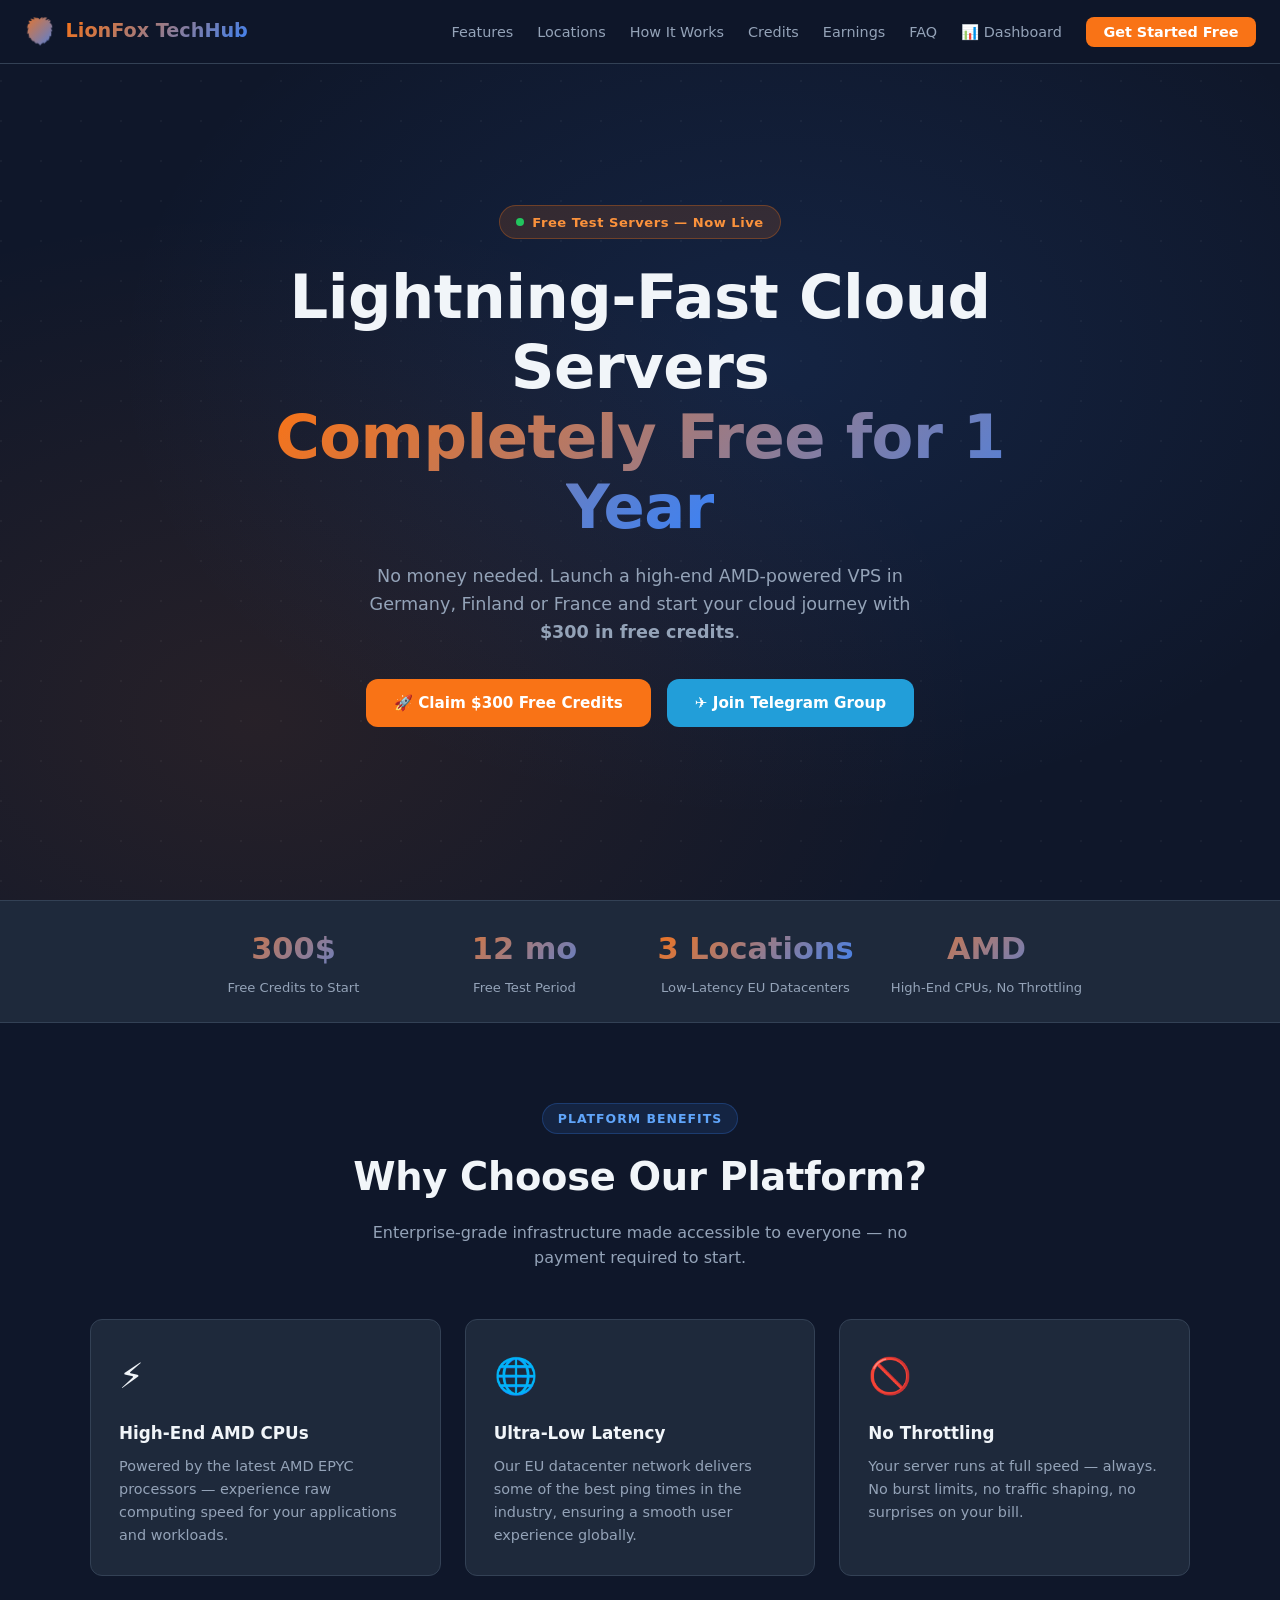
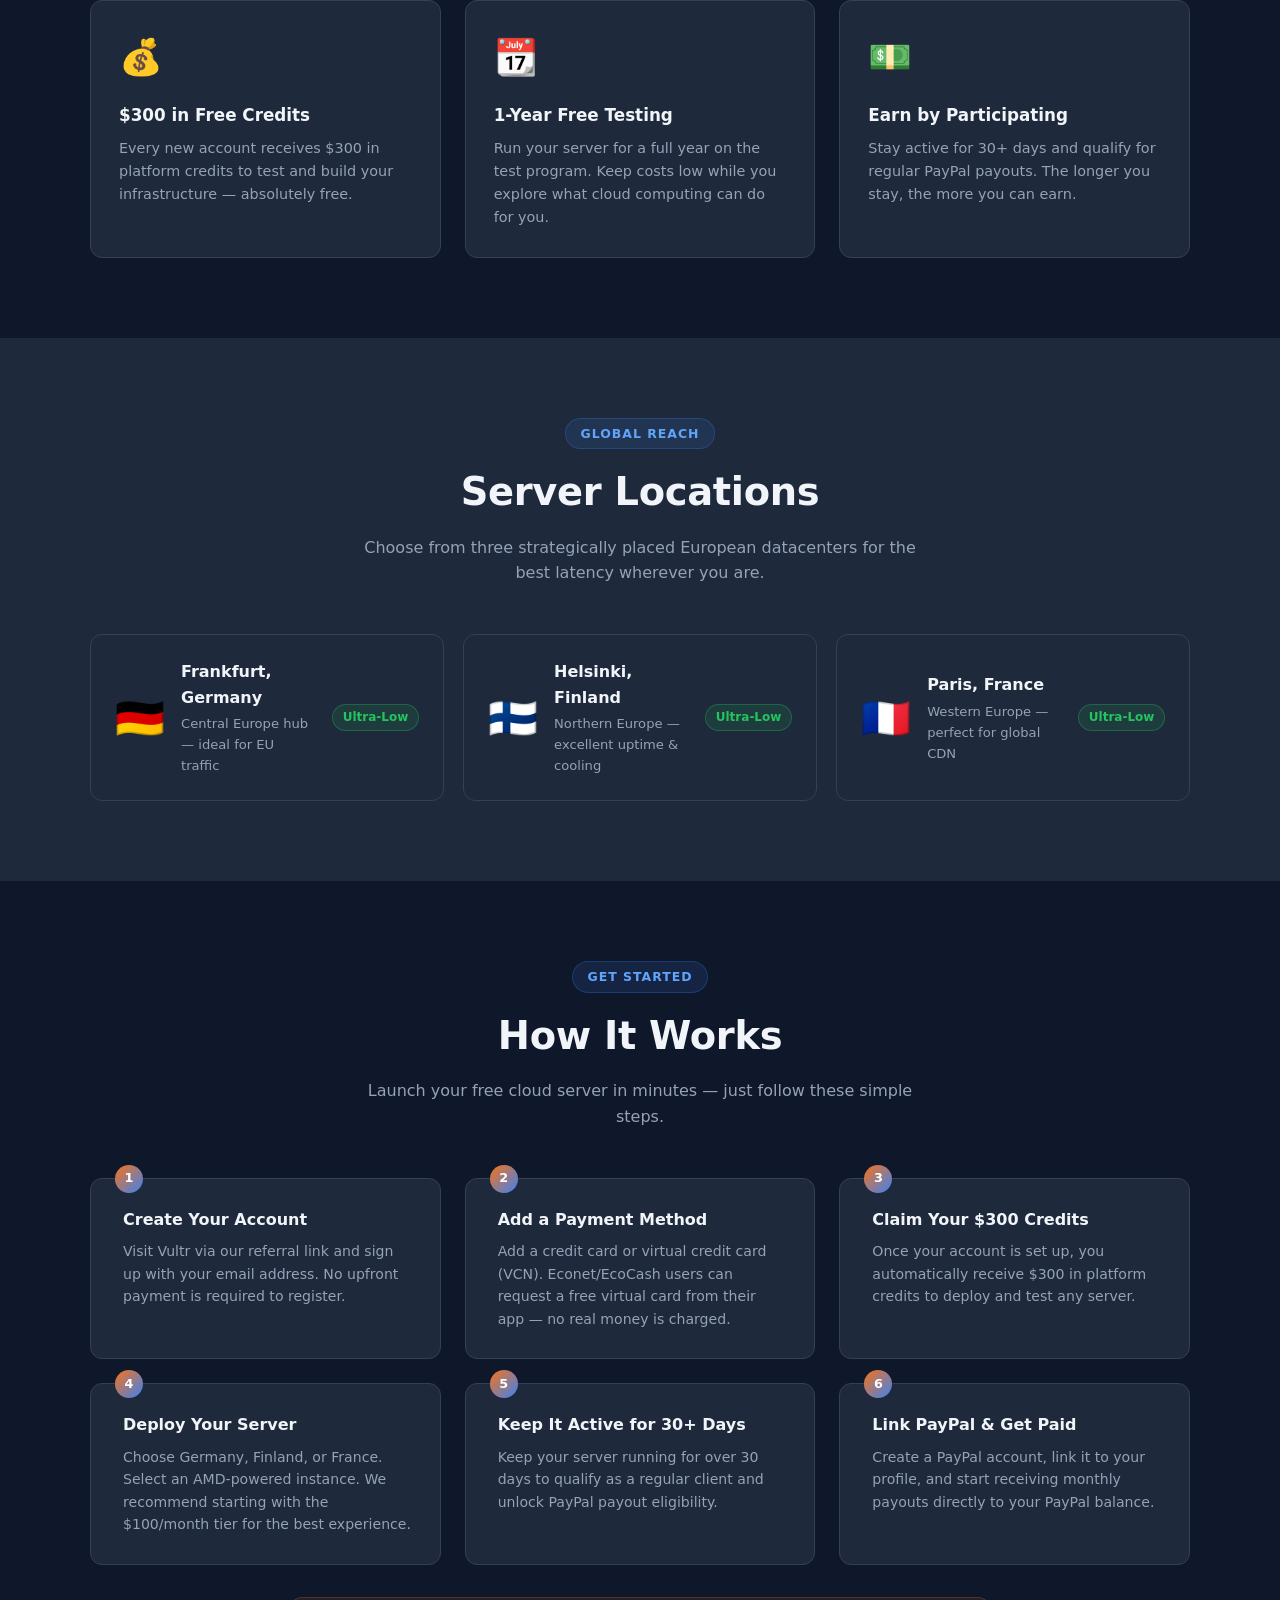
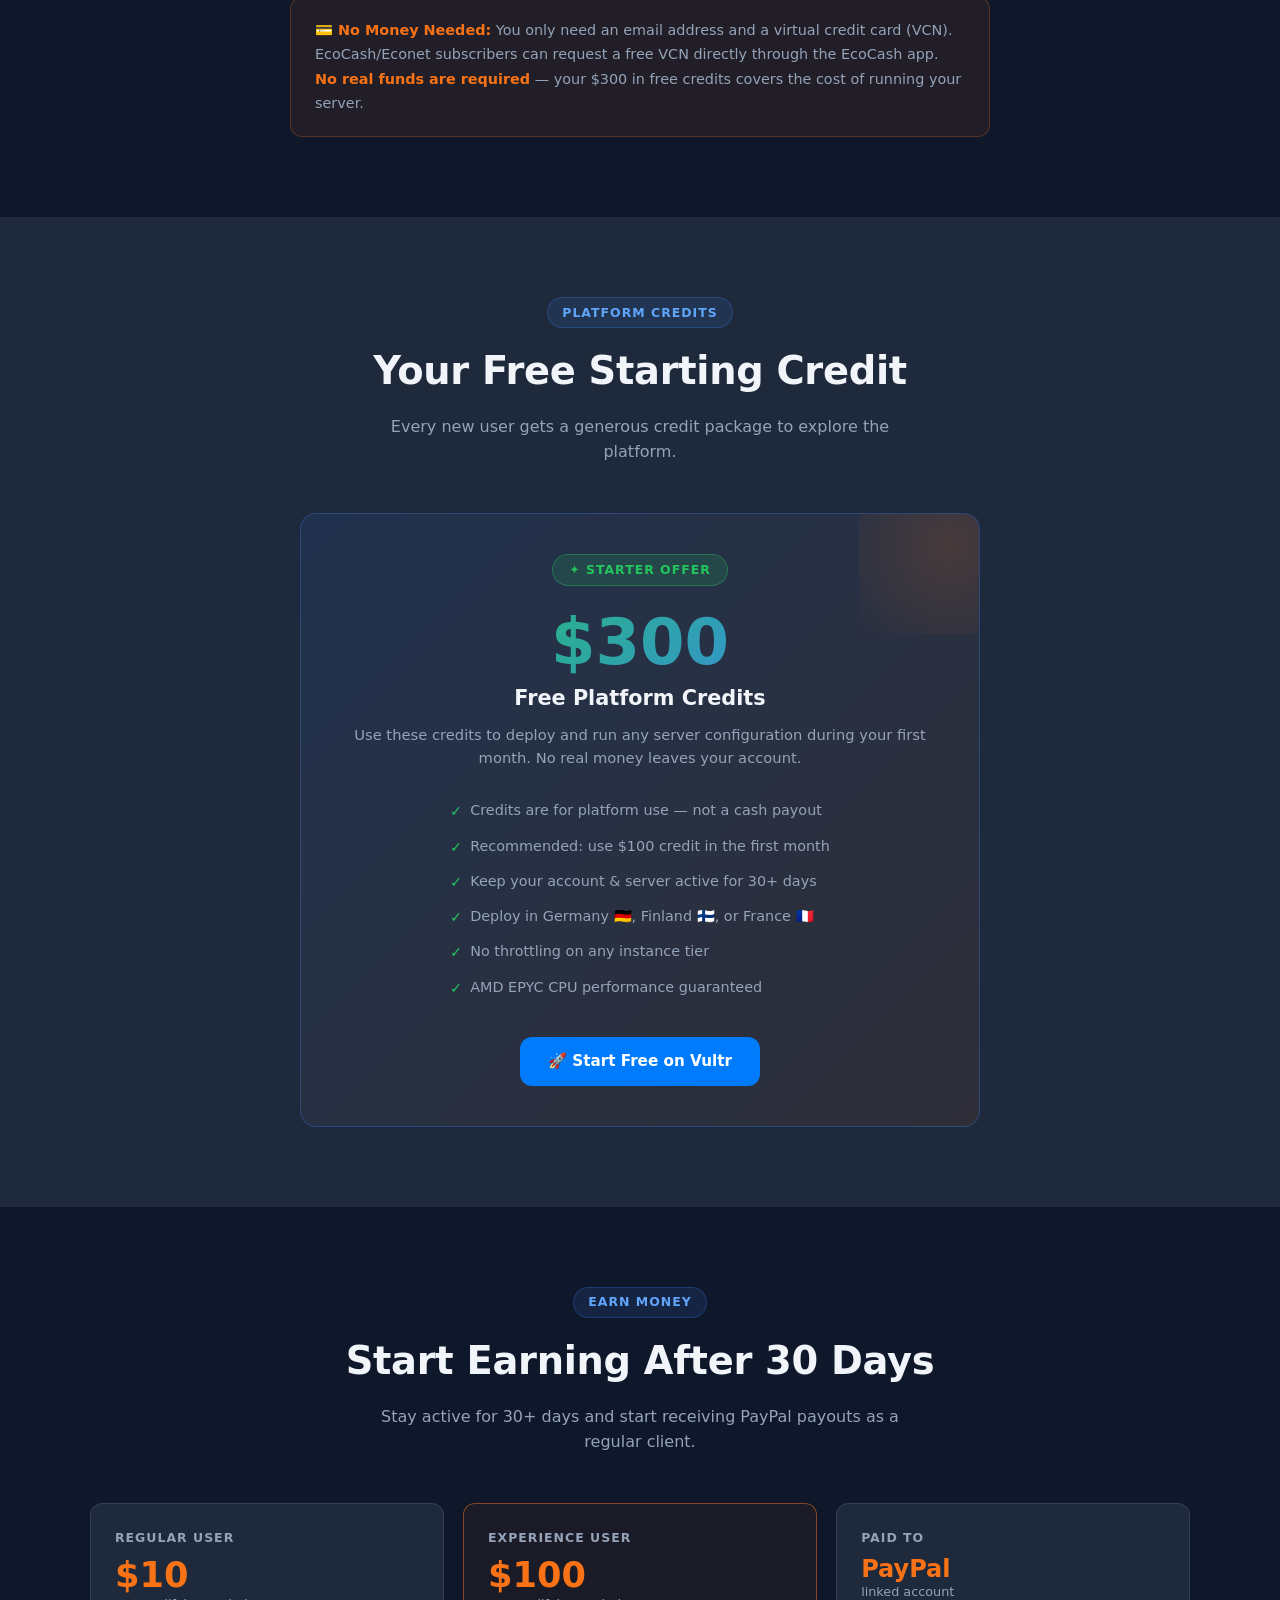
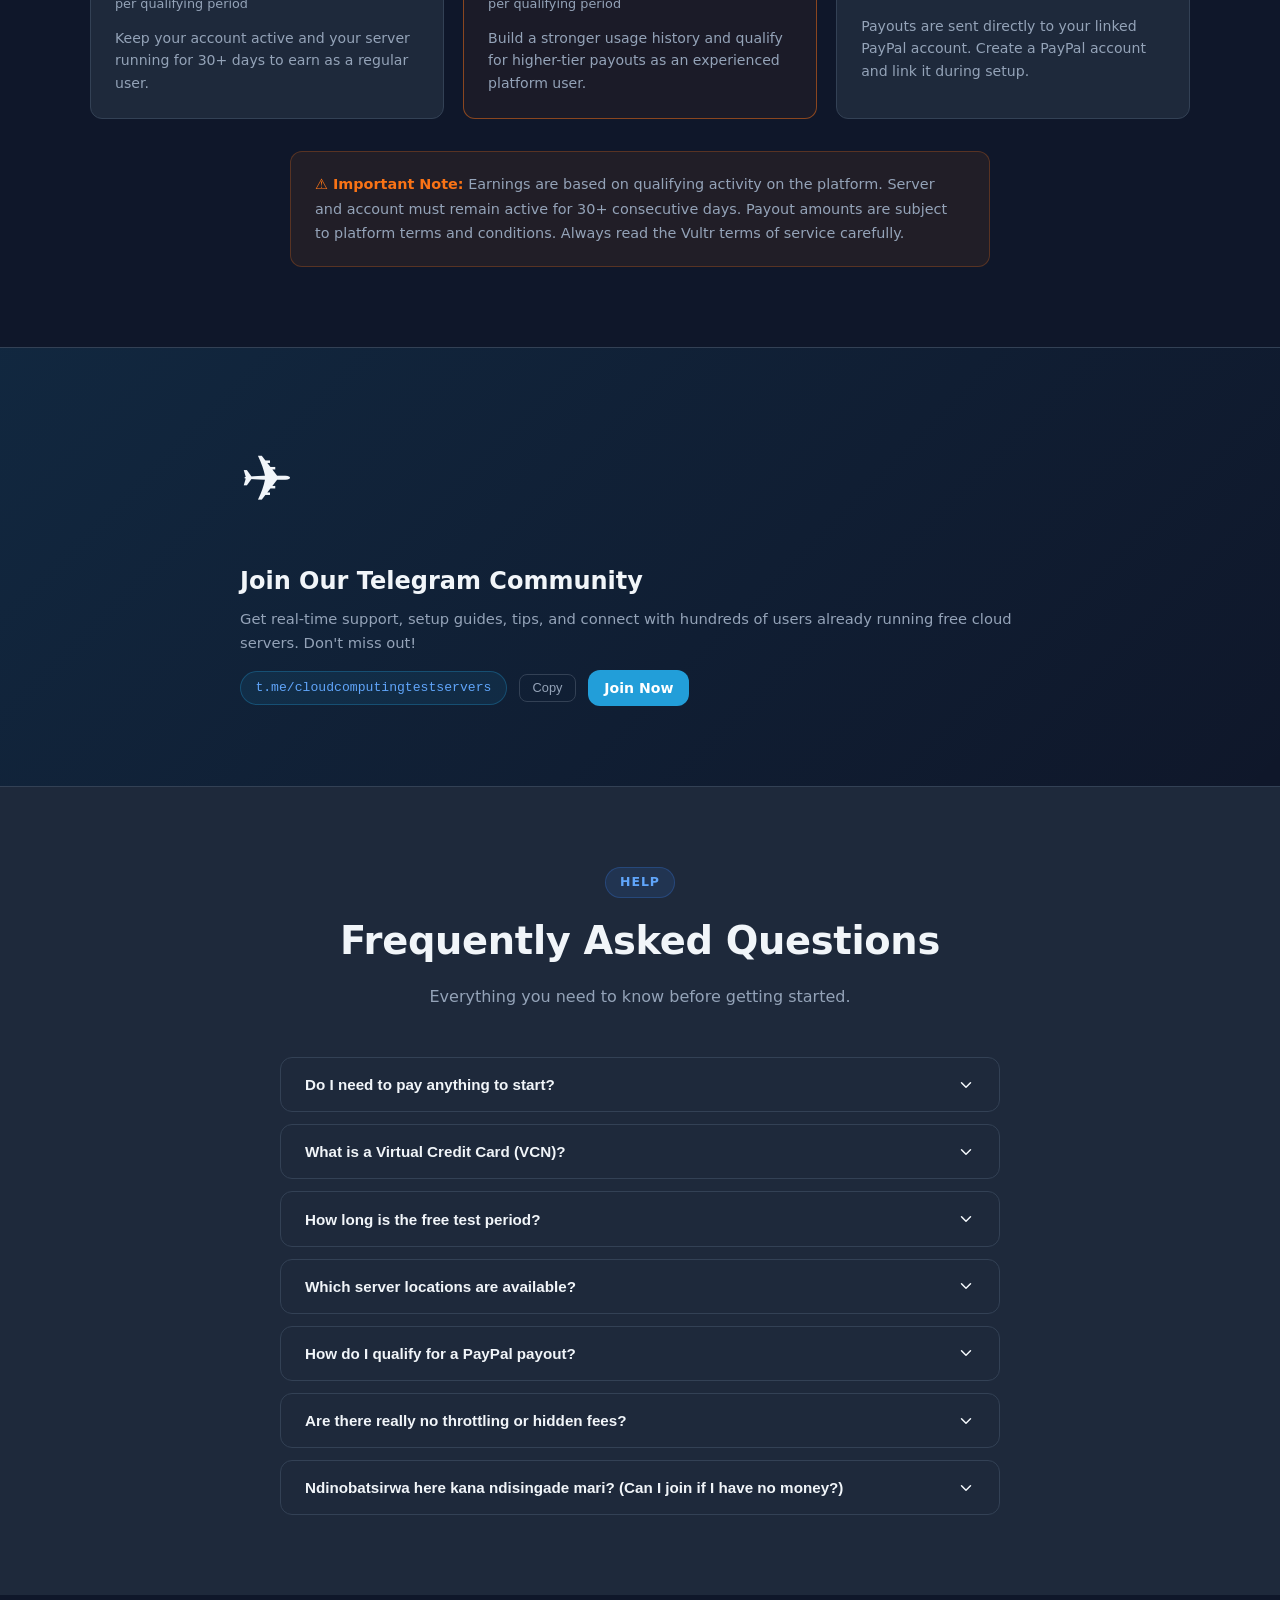
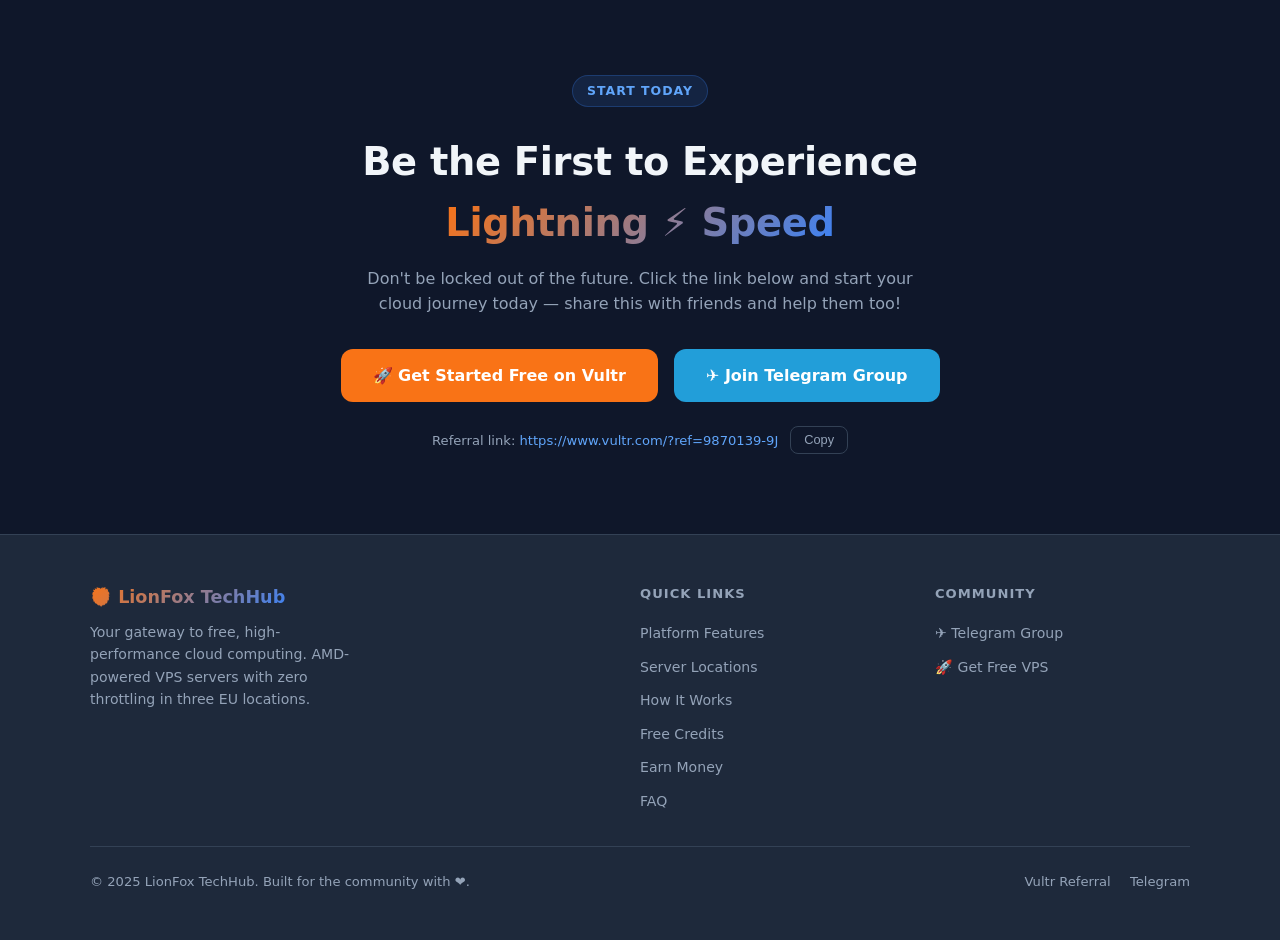
==== commit 272a8bbf: "Add server monitoring dashboard (dashboard.html, dashboard.css, dashboard.js) Co-authored-by: LionFo" ====
--- a/index.html
+++ b/index.html
@@ -26,6 +26,7 @@
       <li><a href="#offer">Credits</a></li>
       <li><a href="#earnings">Earnings</a></li>
       <li><a href="#faq">FAQ</a></li>
+      <li><a href="dashboard.html">📊 Dashboard</a></li>
       <li>
         <a href="https://www.vultr.com/?ref=9870139-9J"
            target="_blank" rel="noopener noreferrer"
